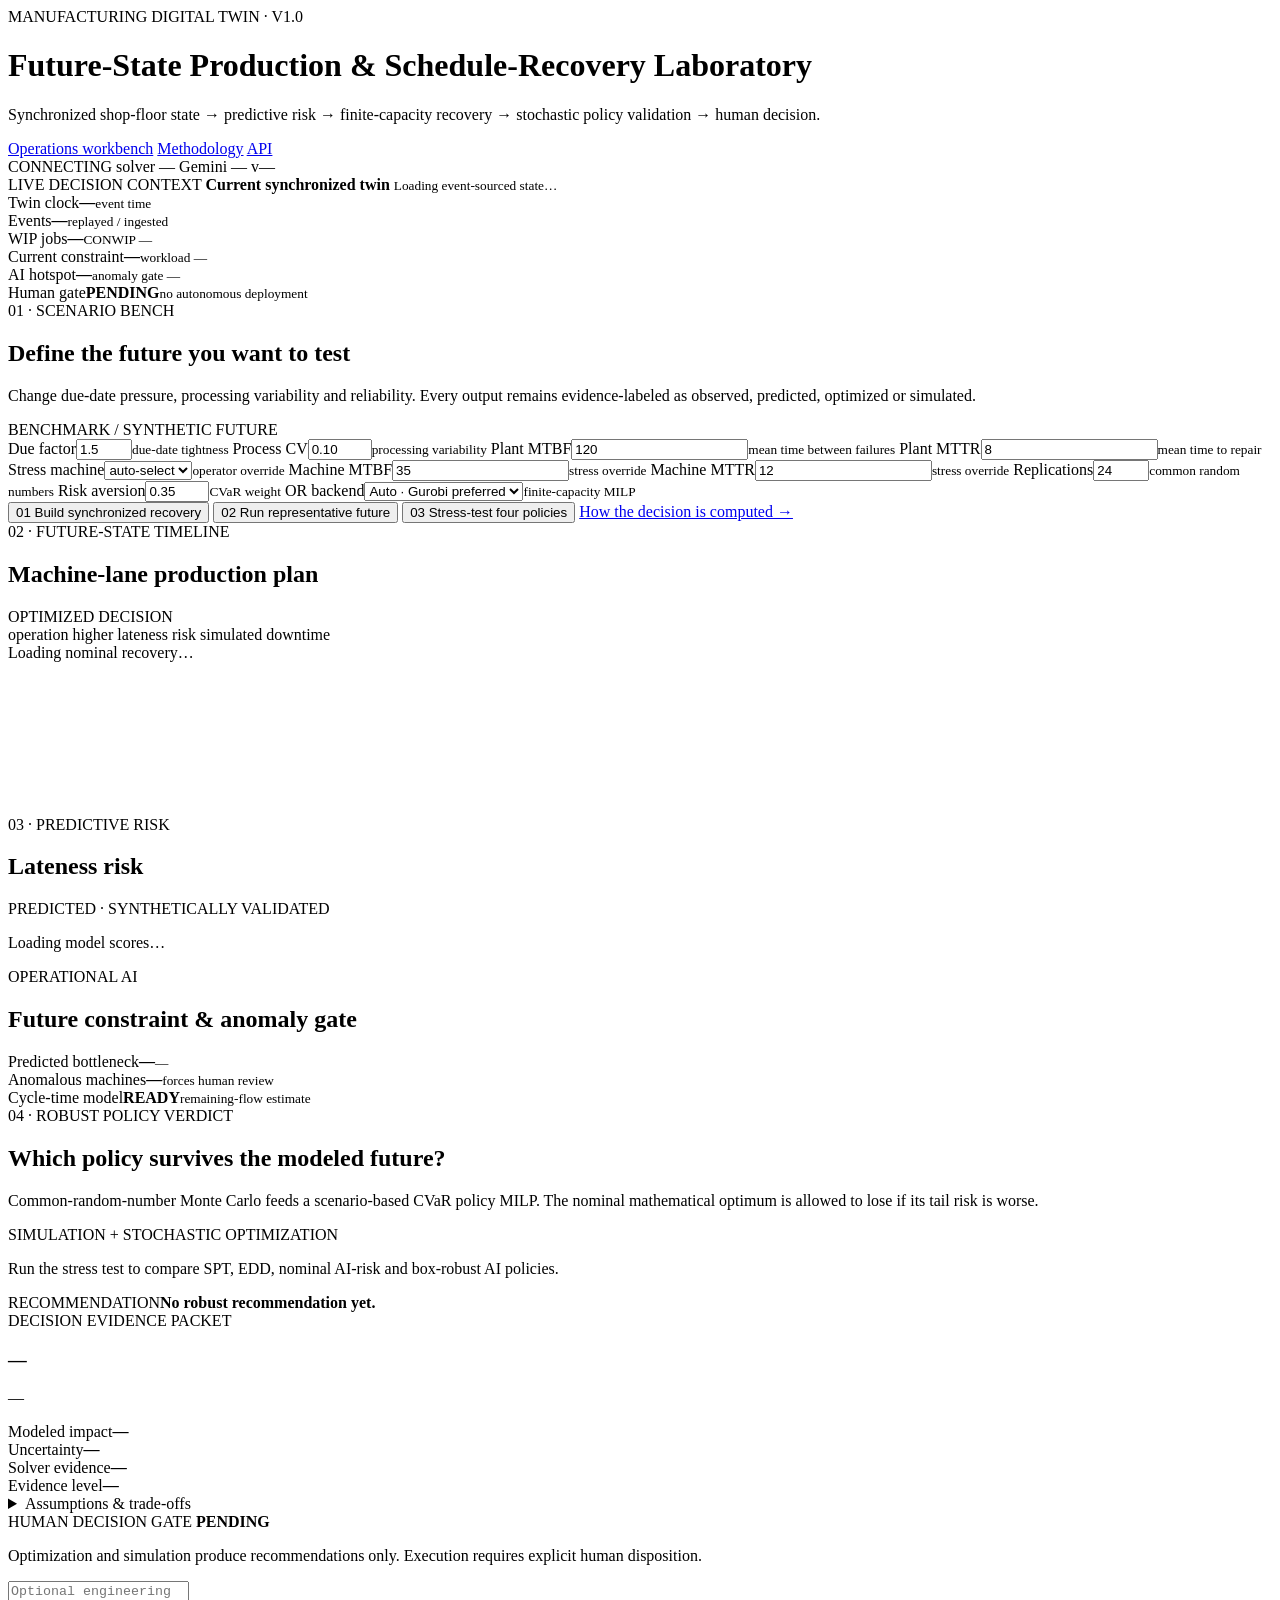
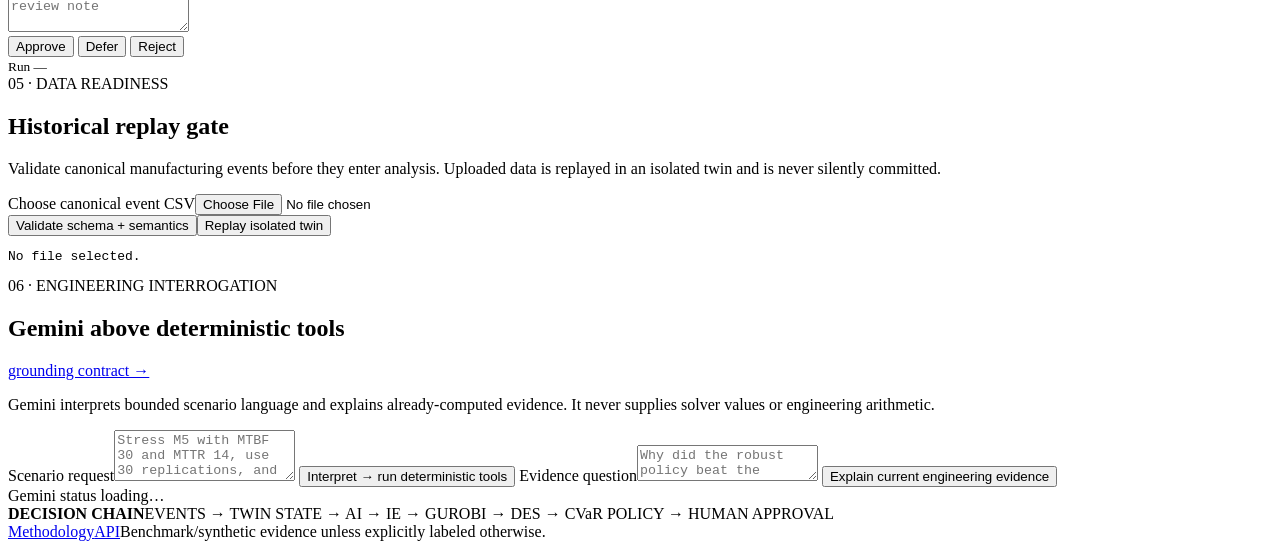
==== workspace/index.html @ 175b889e "Release Manufacturing Digital Twin Decision Intelligence Platform v1.0.0" ====
<!doctype html>
<html lang="en">
<head>
  <meta charset="utf-8" />
  <meta name="viewport" content="width=device-width, initial-scale=1" />
  <meta name="color-scheme" content="light" />
  <title>Manufacturing Digital Twin — Operations Workbench</title>
  <link rel="stylesheet" href="/workspace/assets/styles.css" />
</head>
<body class="app-body">
  <header class="app-header">
    <div class="brand-block">
      <div class="eyebrow">MANUFACTURING DIGITAL TWIN · V1.0</div>
      <h1>Future-State Production &amp; Schedule-Recovery Laboratory</h1>
      <p class="header-subtitle">Synchronized shop-floor state → predictive risk → finite-capacity recovery → stochastic policy validation → human decision.</p>
    </div>
    <div class="header-right">
      <nav class="top-nav" aria-label="Primary navigation">
        <a class="nav-link active" href="/workspace">Operations workbench</a>
        <a class="nav-link" href="/methodology">Methodology</a>
        <a class="nav-link" href="/docs" target="_blank" rel="noreferrer">API</a>
      </nav>
      <div class="status-cluster" aria-label="System status">
        <span id="apiStatus" class="status-pill waiting">CONNECTING</span>
        <span id="solverStatus" class="meta-pill">solver —</span>
        <span id="geminiStatus" class="meta-pill">Gemini —</span>
        <span id="versionStatus" class="meta-pill">v—</span>
      </div>
    </div>
  </header>

  <main class="workspace-main">
    <section class="twin-ribbon" aria-label="Current synchronized twin state">
      <div class="ribbon-intro">
        <span class="section-kicker">LIVE DECISION CONTEXT</span>
        <strong>Current synchronized twin</strong>
        <small id="twinStateId">Loading event-sourced state…</small>
      </div>
      <div class="ribbon-stat"><span>Twin clock</span><strong id="twinClock">—</strong><small>event time</small></div>
      <div class="ribbon-stat"><span>Events</span><strong id="twinEvents">—</strong><small>replayed / ingested</small></div>
      <div class="ribbon-stat"><span>WIP jobs</span><strong id="twinWip">—</strong><small id="conwipState">CONWIP —</small></div>
      <div class="ribbon-stat"><span>Current constraint</span><strong id="constraintMachine">—</strong><small id="constraintLoad">workload —</small></div>
      <div class="ribbon-stat"><span>AI hotspot</span><strong id="predictedBottleneck">—</strong><small id="anomalyState">anomaly gate —</small></div>
      <div class="ribbon-stat emphasis"><span>Human gate</span><strong id="reviewState">PENDING</strong><small>no autonomous deployment</small></div>
    </section>

    <section class="scenario-card workbench-card" aria-label="Scenario definition">
      <div class="section-heading scenario-heading">
        <div>
          <span class="section-kicker">01 · SCENARIO BENCH</span>
          <h2>Define the future you want to test</h2>
          <p>Change due-date pressure, processing variability and reliability. Every output remains evidence-labeled as observed, predicted, optimized or simulated.</p>
        </div>
        <div class="scenario-badge">BENCHMARK / SYNTHETIC FUTURE</div>
      </div>
      <div class="scenario-grid">
        <label>Due factor<input id="dueFactor" type="number" value="1.5" min="0.5" max="4" step="0.1"><small>due-date tightness</small></label>
        <label>Process CV<input id="processingCv" type="number" value="0.10" min="0" max="0.75" step="0.01"><small>processing variability</small></label>
        <label>Plant MTBF<input id="mtbf" type="number" value="120" min="1" step="1"><small>mean time between failures</small></label>
        <label>Plant MTTR<input id="mttr" type="number" value="8" min="0.1" step="0.5"><small>mean time to repair</small></label>
        <label>Stress machine<select id="stressMachine"><option value="">auto-select</option></select><small>operator override</small></label>
        <label>Machine MTBF<input id="stressMtbf" type="number" value="35" min="1" step="1"><small>stress override</small></label>
        <label>Machine MTTR<input id="stressMttr" type="number" value="12" min="0.1" step="0.5"><small>stress override</small></label>
        <label>Replications<input id="replications" type="number" value="24" min="4" max="200" step="1"><small>common random numbers</small></label>
        <label>Risk aversion<input id="riskAversion" type="number" value="0.35" min="0" max="3" step="0.05"><small>CVaR weight</small></label>
        <label>OR backend<select id="backend"><option value="auto">Auto · Gurobi preferred</option><option value="gurobi">Gurobi</option><option value="scipy">HiGHS verification</option></select><small>finite-capacity MILP</small></label>
      </div>
      <div class="action-bar">
        <button id="nominalBtn" class="primary"><span>01</span> Build synchronized recovery</button>
        <button id="trajectoryBtn"><span>02</span> Run representative future</button>
        <button id="stressBtn"><span>03</span> Stress-test four policies</button>
        <a class="text-action" href="/methodology#decision-chain">How the decision is computed →</a>
      </div>
    </section>

    <section class="analysis-grid">
      <article class="timeline-card workbench-card">
        <div class="section-heading compact-heading">
          <div>
            <span class="section-kicker">02 · FUTURE-STATE TIMELINE</span>
            <h2>Machine-lane production plan</h2>
          </div>
          <div id="timelineLabel" class="evidence-label decision">OPTIMIZED DECISION</div>
        </div>
        <div class="timeline-toolbar">
          <div class="legend-group">
            <span><i class="swatch operation"></i> operation</span>
            <span><i class="swatch risk"></i> higher lateness risk</span>
            <span><i class="swatch downtime"></i> simulated downtime</span>
          </div>
          <span id="timelineNote" class="timeline-note">Loading nominal recovery…</span>
        </div>
        <div class="timeline-shell">
          <svg id="timeline" role="img" aria-label="Machine-lane production timeline"></svg>
        </div>
      </article>

      <aside class="intelligence-rail">
        <article class="workbench-card intelligence-card">
          <div class="section-heading compact-heading"><div><span class="section-kicker">03 · PREDICTIVE RISK</span><h2>Lateness risk</h2></div></div>
          <div class="evidence-label predicted">PREDICTED · SYNTHETICALLY VALIDATED</div>
          <div id="riskList" class="risk-list"><p class="muted">Loading model scores…</p></div>
        </article>
        <article class="workbench-card intelligence-card operational-card">
          <div class="section-heading compact-heading"><div><span class="section-kicker">OPERATIONAL AI</span><h2>Future constraint &amp; anomaly gate</h2></div></div>
          <div class="operational-ai-grid">
            <div><span>Predicted bottleneck</span><strong id="aiBottleneck">—</strong><small id="aiBottleneckProbability">—</small></div>
            <div><span>Anomalous machines</span><strong id="aiAnomalies">—</strong><small>forces human review</small></div>
            <div><span>Cycle-time model</span><strong id="cycleTimeState">READY</strong><small>remaining-flow estimate</small></div>
          </div>
        </article>
      </aside>
    </section>

    <section class="decision-card workbench-card">
      <div class="section-heading">
        <div>
          <span class="section-kicker">04 · ROBUST POLICY VERDICT</span>
          <h2>Which policy survives the modeled future?</h2>
          <p>Common-random-number Monte Carlo feeds a scenario-based CVaR policy MILP. The nominal mathematical optimum is allowed to lose if its tail risk is worse.</p>
        </div>
        <div class="evidence-label simulated">SIMULATION + STOCHASTIC OPTIMIZATION</div>
      </div>
      <div id="policyRows" class="policy-rows"><p class="muted">Run the stress test to compare SPT, EDD, nominal AI-risk and box-robust AI policies.</p></div>
      <div id="recommendation" class="recommendation empty">
        <div><span class="recommendation-label">RECOMMENDATION</span><strong>No robust recommendation yet.</strong></div>
      </div>
      <div id="decisionPacket" class="decision-packet hidden">
        <div class="packet-main">
          <span class="section-kicker">DECISION EVIDENCE PACKET</span>
          <h3 id="decisionAction">—</h3>
          <p id="decisionRationale">—</p>
          <div class="packet-grid">
            <div><span>Modeled impact</span><strong id="decisionImpact">—</strong></div>
            <div><span>Uncertainty</span><strong id="decisionUncertainty">—</strong></div>
            <div><span>Solver evidence</span><strong id="decisionSolver">—</strong></div>
            <div><span>Evidence level</span><strong id="decisionEvidence">—</strong></div>
          </div>
          <details class="evidence-details"><summary>Assumptions &amp; trade-offs</summary><div id="decisionDetails"></div></details>
        </div>
        <aside class="human-review-panel">
          <span class="section-kicker">HUMAN DECISION GATE</span>
          <strong id="decisionDisposition">PENDING</strong>
          <p>Optimization and simulation produce recommendations only. Execution requires explicit human disposition.</p>
          <textarea id="decisionNote" rows="3" placeholder="Optional engineering review note"></textarea>
          <div class="review-actions">
            <button data-disposition="approved" class="approve-btn">Approve</button>
            <button data-disposition="deferred">Defer</button>
            <button data-disposition="rejected" class="reject-btn">Reject</button>
          </div>
          <small id="decisionRunId">Run —</small>
        </aside>
      </div>
    </section>

    <section class="lower-grid">
      <article class="workbench-card data-bay">
        <div class="section-heading compact-heading"><div><span class="section-kicker">05 · DATA READINESS</span><h2>Historical replay gate</h2></div></div>
        <p>Validate canonical manufacturing events before they enter analysis. Uploaded data is replayed in an isolated twin and is never silently committed.</p>
        <div id="dataSchema" class="schema-line"></div>
        <label class="file-control"><span>Choose canonical event CSV</span><input id="eventFile" type="file" accept=".csv,text/csv"></label>
        <div class="button-row"><button id="validateDataBtn">Validate schema + semantics</button><button id="replayDataBtn">Replay isolated twin</button></div>
        <pre id="dataResult" class="result-box">No file selected.</pre>
      </article>

      <article class="workbench-card copilot-bay">
        <div class="section-heading compact-heading">
          <div><span class="section-kicker">06 · ENGINEERING INTERROGATION</span><h2>Gemini above deterministic tools</h2></div>
          <a href="/methodology#copilot" class="mini-link">grounding contract →</a>
        </div>
        <p>Gemini interprets bounded scenario language and explains already-computed evidence. It never supplies solver values or engineering arithmetic.</p>
        <label>Scenario request<textarea id="scenarioPrompt" rows="3" placeholder="Stress M5 with MTBF 30 and MTTR 14, use 30 replications, and favor tail-risk robustness."></textarea></label>
        <button id="copilotScenarioBtn">Interpret → run deterministic tools</button>
        <label>Evidence question<textarea id="explainPrompt" rows="2" placeholder="Why did the robust policy beat the nominal AI-risk schedule?"></textarea></label>
        <button id="copilotExplainBtn">Explain current engineering evidence</button>
        <div id="copilotResult" class="copilot-result">Gemini status loading…</div>
      </article>
    </section>
  </main>

  <footer class="app-footer">
    <div><strong>DECISION CHAIN</strong><span>EVENTS → TWIN STATE → AI → IE → GUROBI → DES → CVaR POLICY → HUMAN APPROVAL</span></div>
    <div class="footer-links"><a href="/methodology">Methodology</a><a href="/docs">API</a><span>Benchmark/synthetic evidence unless explicitly labeled otherwise.</span></div>
  </footer>
  <script type="module" src="/workspace/assets/app.js"></script>
</body>
</html>
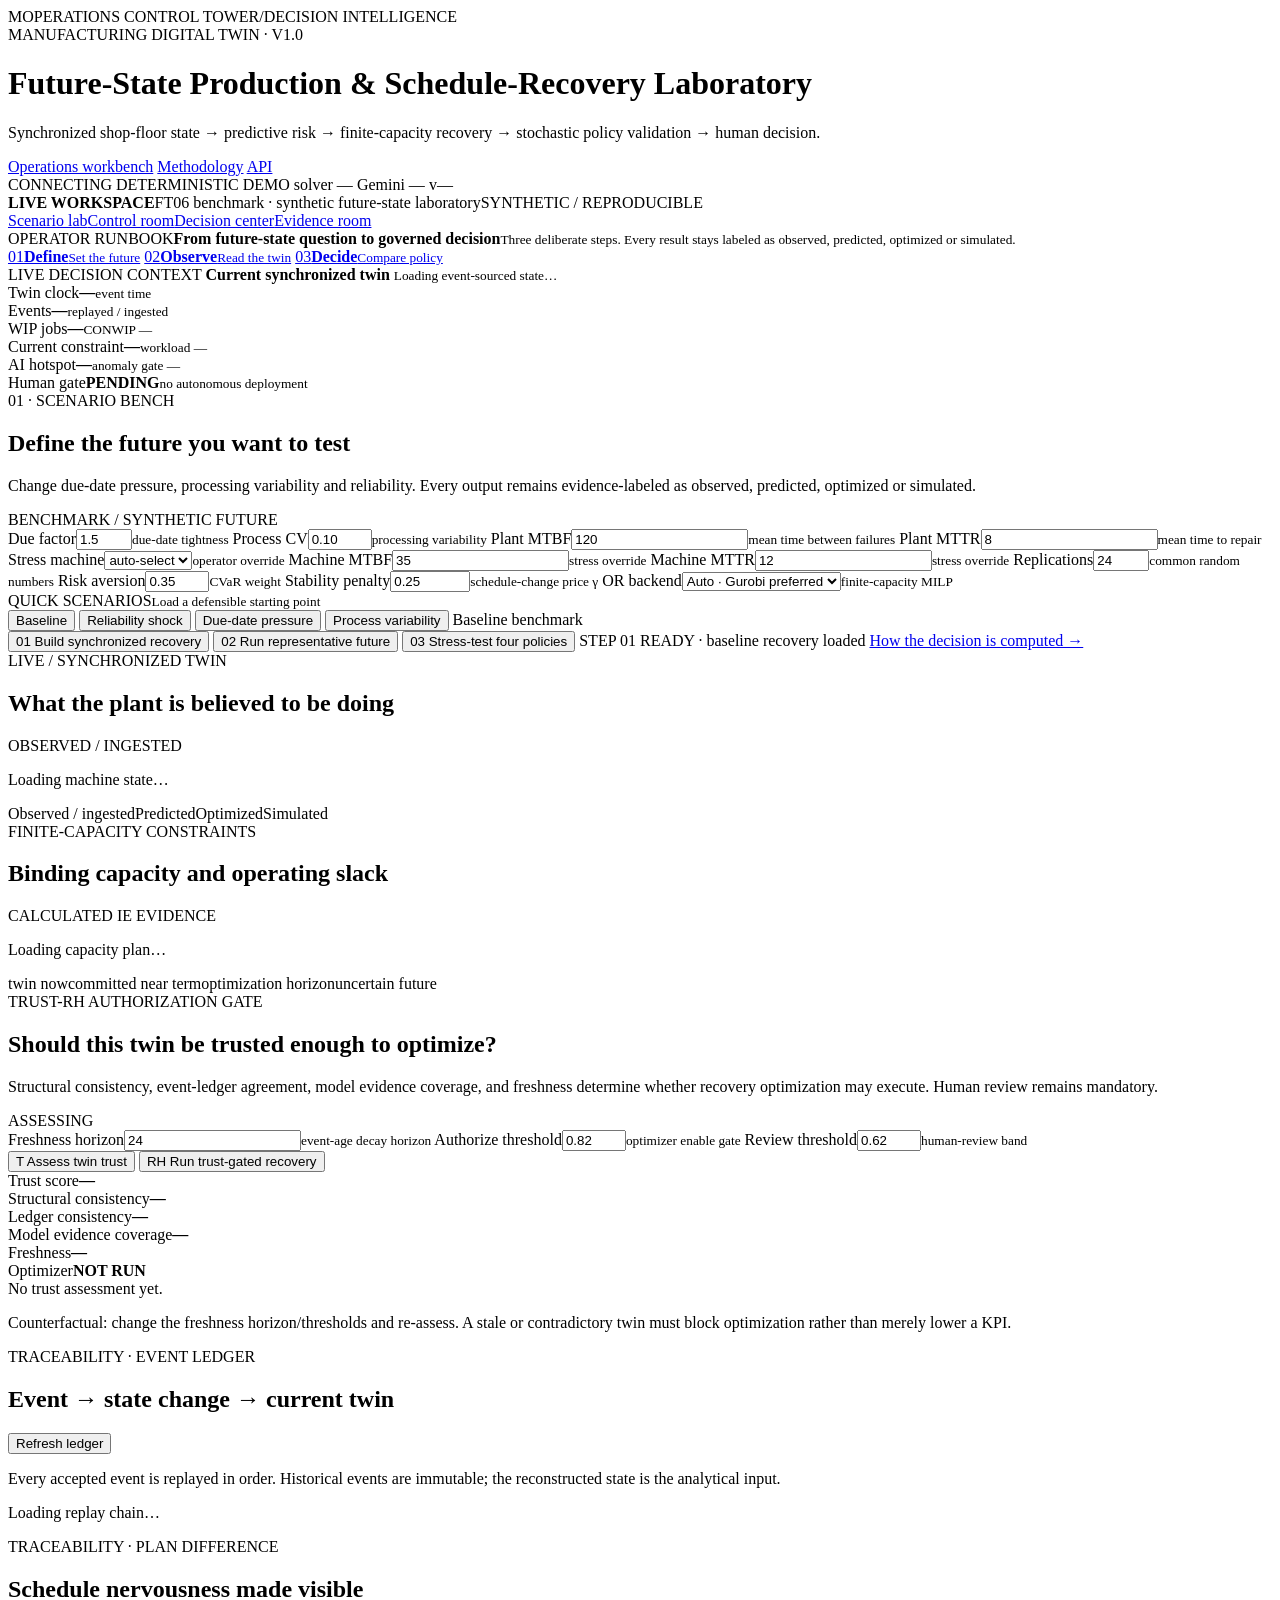
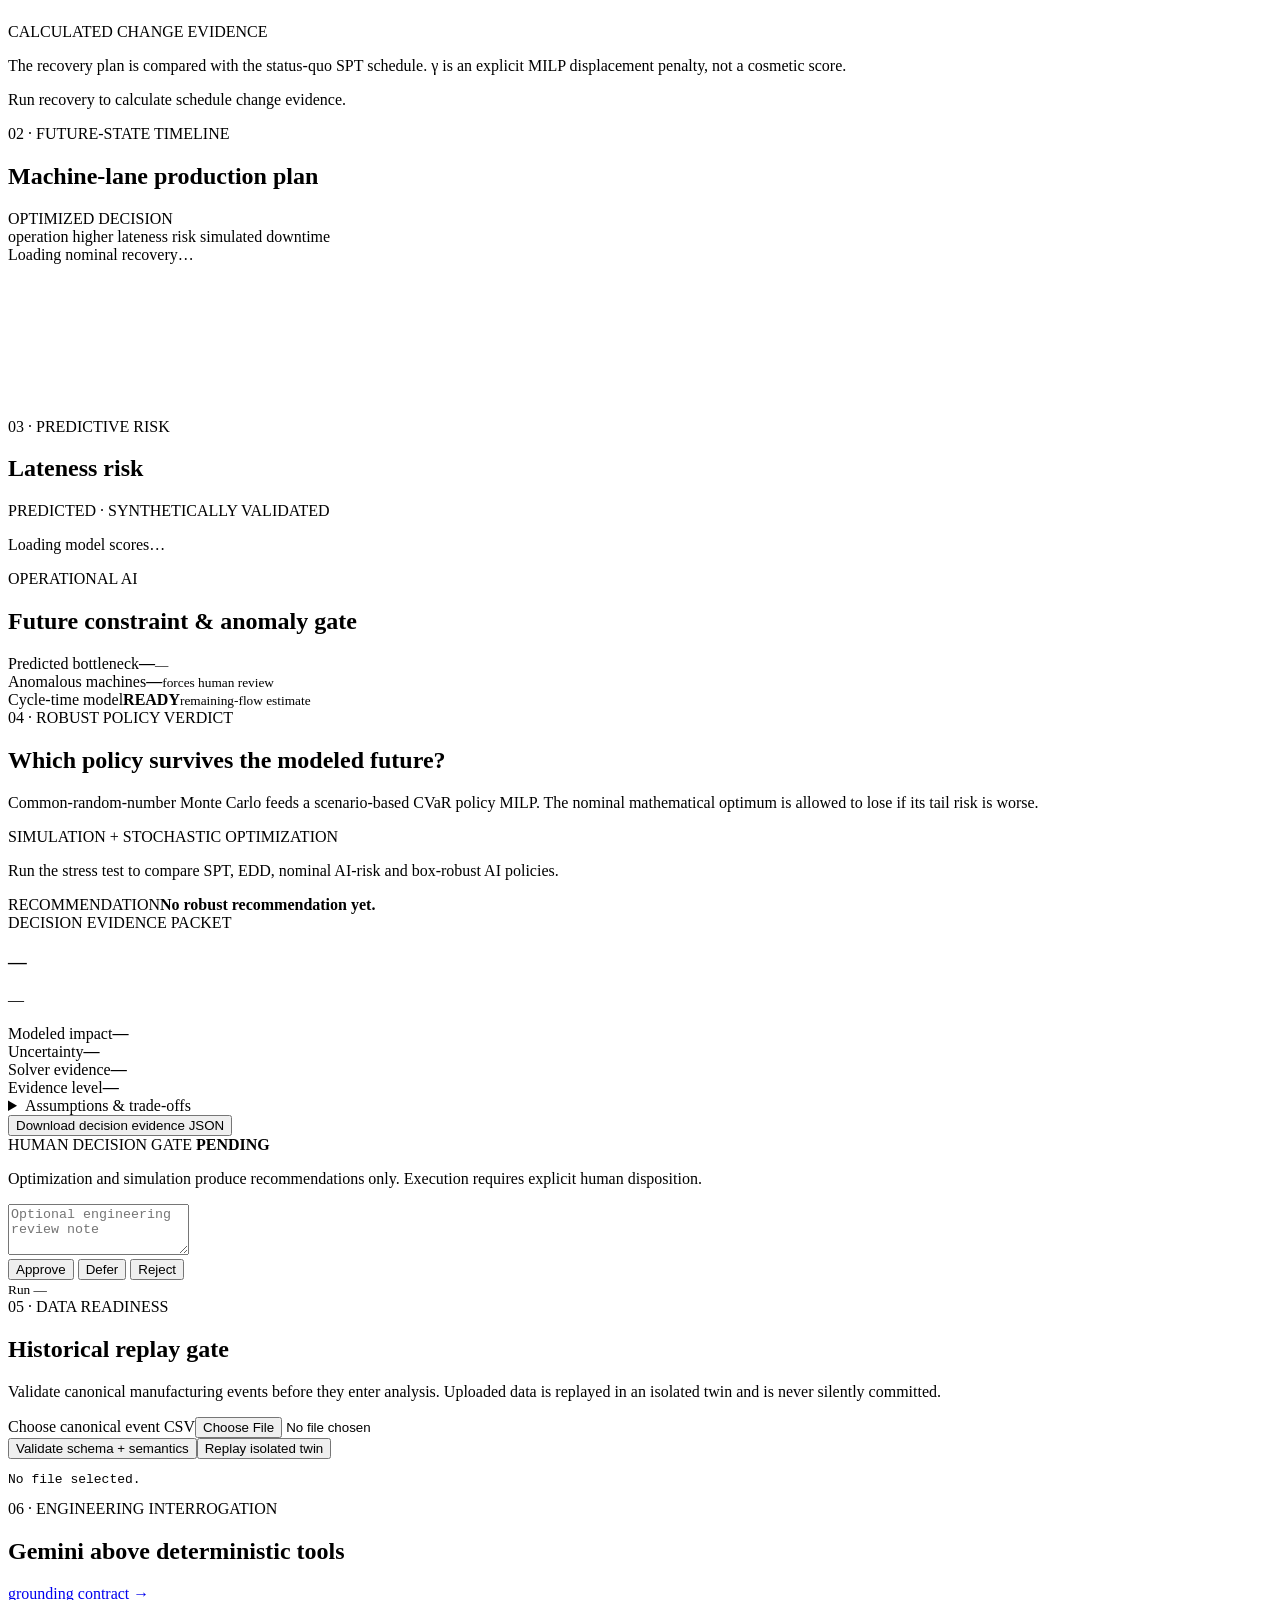
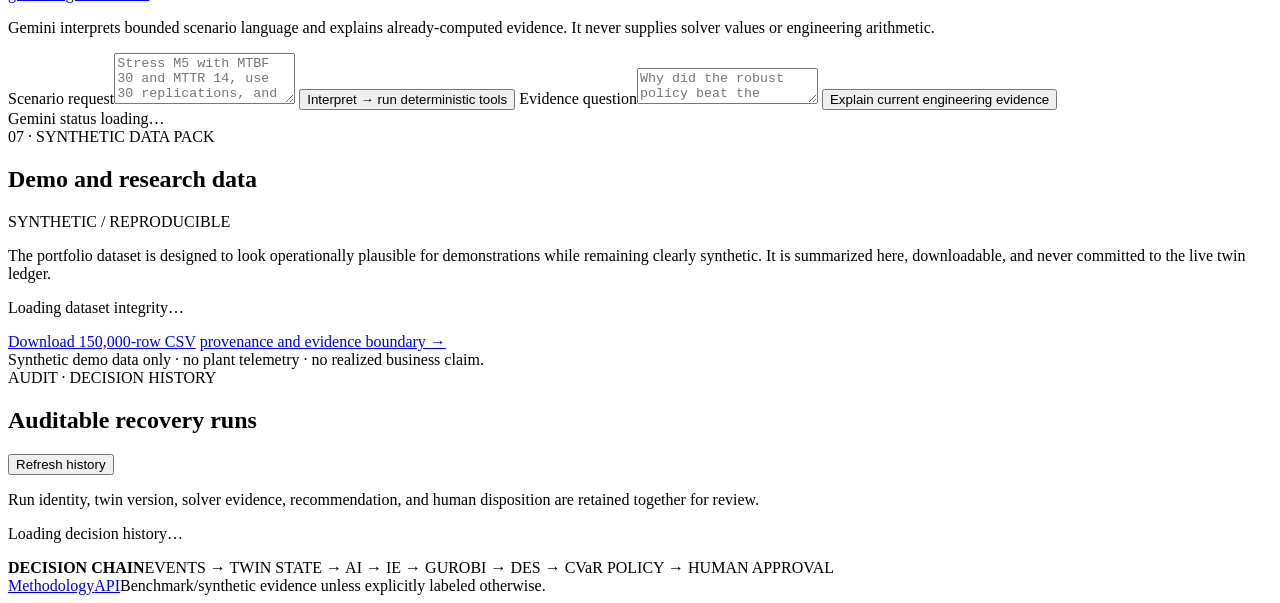
==== commit 8250d916: "Release RC6 Fortune 50 manufacturing digital twin" ====
--- a/workspace/index.html
+++ b/workspace/index.html
@@ -7,9 +7,10 @@
   <title>Manufacturing Digital Twin — Operations Workbench</title>
   <link rel="stylesheet" href="/workspace/assets/styles.css" />
 </head>
-<body class="app-body">
+<body class="app-body enterprise-console">
   <header class="app-header">
     <div class="brand-block">
+      <div class="console-brand-line"><span class="brand-mark" aria-hidden="true">M</span><span>OPERATIONS CONTROL TOWER</span><span class="brand-separator">/</span><span>DECISION INTELLIGENCE</span></div>
       <div class="eyebrow">MANUFACTURING DIGITAL TWIN · V1.0</div>
       <h1>Future-State Production &amp; Schedule-Recovery Laboratory</h1>
       <p class="header-subtitle">Synchronized shop-floor state → predictive risk → finite-capacity recovery → stochastic policy validation → human decision.</p>
@@ -22,12 +23,27 @@
       </nav>
       <div class="status-cluster" aria-label="System status">
         <span id="apiStatus" class="status-pill waiting">CONNECTING</span>
+        <span id="demoModeBadge" class="meta-pill demo-mode hidden">DETERMINISTIC DEMO</span>
         <span id="solverStatus" class="meta-pill">solver —</span>
         <span id="geminiStatus" class="meta-pill">Gemini —</span>
         <span id="versionStatus" class="meta-pill">v—</span>
       </div>
     </div>
   </header>
+
+  <section class="command-bar" aria-label="Operations command bar">
+    <div class="command-context"><span class="live-indicator"></span><strong>LIVE WORKSPACE</strong><span class="command-divider"></span><span>FT06 benchmark · synthetic future-state laboratory</span><span class="command-boundary">SYNTHETIC / REPRODUCIBLE</span></div>
+    <nav class="command-links" aria-label="Workbench sections">
+      <a href="#scenarioBench">Scenario lab</a><a href="#operationalContext">Control room</a><a href="#decisionSurface">Decision center</a><a href="#evidenceHistory">Evidence room</a>
+    </nav>
+  </section>
+
+  <section class="demo-runbook" aria-label="Recommended demonstration flow">
+    <div class="runbook-intro"><span class="section-kicker">OPERATOR RUNBOOK</span><strong>From future-state question to governed decision</strong><small>Three deliberate steps. Every result stays labeled as observed, predicted, optimized or simulated.</small></div>
+    <a href="#scenarioBench"><span>01</span><b>Define</b><small>Set the future</small></a>
+    <a href="#operationalContext"><span>02</span><b>Observe</b><small>Read the twin</small></a>
+    <a href="#decisionSurface"><span>03</span><b>Decide</b><small>Compare policy</small></a>
+  </section>
 
   <main class="workspace-main">
     <section class="twin-ribbon" aria-label="Current synchronized twin state">
@@ -44,7 +60,7 @@
       <div class="ribbon-stat emphasis"><span>Human gate</span><strong id="reviewState">PENDING</strong><small>no autonomous deployment</small></div>
     </section>
 
-    <section class="scenario-card workbench-card" aria-label="Scenario definition">
+    <section id="scenarioBench" class="scenario-card workbench-card" aria-label="Scenario definition">
       <div class="section-heading scenario-heading">
         <div>
           <span class="section-kicker">01 · SCENARIO BENCH</span>
@@ -63,14 +79,93 @@
         <label>Machine MTTR<input id="stressMttr" type="number" value="12" min="0.1" step="0.5"><small>stress override</small></label>
         <label>Replications<input id="replications" type="number" value="24" min="4" max="200" step="1"><small>common random numbers</small></label>
         <label>Risk aversion<input id="riskAversion" type="number" value="0.35" min="0" max="3" step="0.05"><small>CVaR weight</small></label>
+        <label>Stability penalty<input id="stabilityPenalty" type="number" value="0.25" min="0" max="100" step="0.05"><small>schedule-change price γ</small></label>
         <label>OR backend<select id="backend"><option value="auto">Auto · Gurobi preferred</option><option value="gurobi">Gurobi</option><option value="scipy">HiGHS verification</option></select><small>finite-capacity MILP</small></label>
       </div>
+      <div class="scenario-presets" aria-label="Scenario presets">
+        <div class="preset-intro"><span>QUICK SCENARIOS</span><small>Load a defensible starting point</small></div>
+        <button type="button" class="preset-button active" data-preset="baseline">Baseline</button>
+        <button type="button" class="preset-button" data-preset="reliability">Reliability shock</button>
+        <button type="button" class="preset-button" data-preset="demand">Due-date pressure</button>
+        <button type="button" class="preset-button" data-preset="variability">Process variability</button>
+        <span id="scenarioPresetStatus" class="preset-status">Baseline benchmark</span>
+      </div>
       <div class="action-bar">
-        <button id="nominalBtn" class="primary"><span>01</span> Build synchronized recovery</button>
-        <button id="trajectoryBtn"><span>02</span> Run representative future</button>
-        <button id="stressBtn"><span>03</span> Stress-test four policies</button>
+        <button id="nominalBtn" class="primary workflow-step"><span>01</span> Build synchronized recovery</button>
+        <button id="trajectoryBtn" class="workflow-step"><span>02</span> Run representative future</button>
+        <button id="stressBtn" class="workflow-step"><span>03</span> Stress-test four policies</button>
+        <span id="workflowStatus" class="workflow-status" role="status" aria-live="polite">STEP 01 READY · baseline recovery loaded</span>
         <a class="text-action" href="/methodology#decision-chain">How the decision is computed →</a>
       </div>
+    </section>
+
+    <section id="operationalContext" class="control-room-grid" aria-label="Twin operating context">
+      <article class="workbench-card machine-board-card">
+        <div class="section-heading compact-heading">
+          <div><span class="section-kicker">LIVE / SYNCHRONIZED TWIN</span><h2>What the plant is believed to be doing</h2></div>
+          <div class="evidence-label decision">OBSERVED / INGESTED</div>
+        </div>
+        <div id="machineBoard" class="machine-board"><p class="muted">Loading machine state…</p></div>
+        <div class="evidence-class-row"><span>Observed / ingested</span><span>Predicted</span><span>Optimized</span><span>Simulated</span></div>
+      </article>
+      <article class="workbench-card constraint-card">
+        <div class="section-heading compact-heading">
+          <div><span class="section-kicker">FINITE-CAPACITY CONSTRAINTS</span><h2>Binding capacity and operating slack</h2></div>
+          <div class="evidence-label decision">CALCULATED IE EVIDENCE</div>
+        </div>
+        <div id="constraintTable" class="table-wrap"><p class="muted">Loading capacity plan…</p></div>
+        <div id="recedingHorizon" class="horizon-strip"><span>twin now</span><i></i><span>committed near term</span><i></i><span>optimization horizon</span><i></i><span>uncertain future</span></div>
+      </article>
+    </section>
+
+    <section class="workbench-card trust-rh-card" id="trustRhSurface" aria-label="TRUST-RH authorization gate">
+      <div class="section-heading">
+        <div>
+          <span class="section-kicker">TRUST-RH AUTHORIZATION GATE</span>
+          <h2>Should this twin be trusted enough to optimize?</h2>
+          <p>Structural consistency, event-ledger agreement, model evidence coverage, and freshness determine whether recovery optimization may execute. Human review remains mandatory.</p>
+        </div>
+        <div id="trustRhBadge" class="evidence-label decision">ASSESSING</div>
+      </div>
+      <div class="scenario-grid">
+        <label>Freshness horizon<input id="trustFreshnessHorizon" type="number" value="24" min="1" step="1"><small>event-age decay horizon</small></label>
+        <label>Authorize threshold<input id="trustAuthorizeThreshold" type="number" value="0.82" min="0" max="1" step="0.01"><small>optimizer enable gate</small></label>
+        <label>Review threshold<input id="trustReviewThreshold" type="number" value="0.62" min="0" max="1" step="0.01"><small>human-review band</small></label>
+      </div>
+      <div class="action-bar">
+        <button id="assessTrustBtn"><span>T</span> Assess twin trust</button>
+        <button id="trustedRecoveryBtn" class="primary"><span>RH</span> Run trust-gated recovery</button>
+      </div>
+      <div class="packet-grid">
+        <div><span>Trust score</span><strong id="trustRhScore">—</strong></div>
+        <div><span>Structural consistency</span><strong id="trustRhStructural">—</strong></div>
+        <div><span>Ledger consistency</span><strong id="trustRhLedger">—</strong></div>
+        <div><span>Model evidence coverage</span><strong id="trustRhEvidence">—</strong></div>
+        <div><span>Freshness</span><strong id="trustRhFreshness">—</strong></div>
+        <div><span>Optimizer</span><strong id="trustRhOptimizer">NOT RUN</strong></div>
+      </div>
+      <div id="trustRhReasons" class="muted">No trust assessment yet.</div>
+      <p class="muted">Counterfactual: change the freshness horizon/thresholds and re-assess. A stale or contradictory twin must block optimization rather than merely lower a KPI.</p>
+    </section>
+
+    <section class="traceability-grid" aria-label="Decision traceability">
+      <article class="workbench-card ledger-card">
+        <div class="section-heading compact-heading">
+          <div><span class="section-kicker">TRACEABILITY · EVENT LEDGER</span><h2>Event → state change → current twin</h2></div>
+          <button id="refreshLedgerBtn" class="small-button">Refresh ledger</button>
+        </div>
+        <p class="muted">Every accepted event is replayed in order. Historical events are immutable; the reconstructed state is the analytical input.</p>
+        <div id="eventLedger" class="table-wrap"><p class="muted">Loading replay chain…</p></div>
+      </article>
+      <article class="workbench-card stability-card">
+        <div class="section-heading compact-heading">
+          <div><span class="section-kicker">TRACEABILITY · PLAN DIFFERENCE</span><h2>Schedule nervousness made visible</h2></div>
+          <div id="stabilityEvidenceLabel" class="evidence-label decision">CALCULATED CHANGE EVIDENCE</div>
+        </div>
+        <p class="muted">The recovery plan is compared with the status-quo SPT schedule. γ is an explicit MILP displacement penalty, not a cosmetic score.</p>
+        <div id="stabilityMetrics" class="stability-metrics"><p class="muted">Run recovery to calculate schedule change evidence.</p></div>
+        <div id="scheduleChangeList" class="change-list"></div>
+      </article>
     </section>
 
     <section class="analysis-grid">
@@ -112,7 +207,7 @@
       </aside>
     </section>
 
-    <section class="decision-card workbench-card">
+    <section id="decisionSurface" class="decision-card workbench-card">
       <div class="section-heading">
         <div>
           <span class="section-kicker">04 · ROBUST POLICY VERDICT</span>
@@ -137,6 +232,7 @@
             <div><span>Evidence level</span><strong id="decisionEvidence">—</strong></div>
           </div>
           <details class="evidence-details"><summary>Assumptions &amp; trade-offs</summary><div id="decisionDetails"></div></details>
+          <div class="button-row evidence-actions"><button id="downloadEvidenceBtn">Download decision evidence JSON</button></div>
         </div>
         <aside class="human-review-panel">
           <span class="section-kicker">HUMAN DECISION GATE</span>
@@ -175,6 +271,28 @@
         <button id="copilotExplainBtn">Explain current engineering evidence</button>
         <div id="copilotResult" class="copilot-result">Gemini status loading…</div>
       </article>
+      <article class="workbench-card dataset-bay">
+        <div class="section-heading compact-heading">
+          <div><span class="section-kicker">07 · SYNTHETIC DATA PACK</span><h2>Demo and research data</h2></div>
+          <div class="evidence-label simulated">SYNTHETIC / REPRODUCIBLE</div>
+        </div>
+        <p>The portfolio dataset is designed to look operationally plausible for demonstrations while remaining clearly synthetic. It is summarized here, downloadable, and never committed to the live twin ledger.</p>
+        <div id="syntheticDatasetSummary" class="dataset-summary"><p class="muted">Loading dataset integrity…</p></div>
+        <div class="button-row">
+          <a id="syntheticDatasetDownload" class="download-button" href="/v1/data/synthetic/download">Download 150,000-row CSV</a>
+          <a class="mini-link" href="/methodology">provenance and evidence boundary →</a>
+        </div>
+        <div id="syntheticDatasetBoundary" class="dataset-boundary">Synthetic demo data only · no plant telemetry · no realized business claim.</div>
+      </article>
+    </section>
+
+    <section id="evidenceHistory" class="workbench-card audit-history" aria-label="Decision history">
+      <div class="section-heading compact-heading">
+        <div><span class="section-kicker">AUDIT · DECISION HISTORY</span><h2>Auditable recovery runs</h2></div>
+        <button id="refreshHistoryBtn" class="small-button">Refresh history</button>
+      </div>
+      <p class="muted">Run identity, twin version, solver evidence, recommendation, and human disposition are retained together for review.</p>
+      <div id="decisionHistory" class="table-wrap"><p class="muted">Loading decision history…</p></div>
     </section>
   </main>
 
